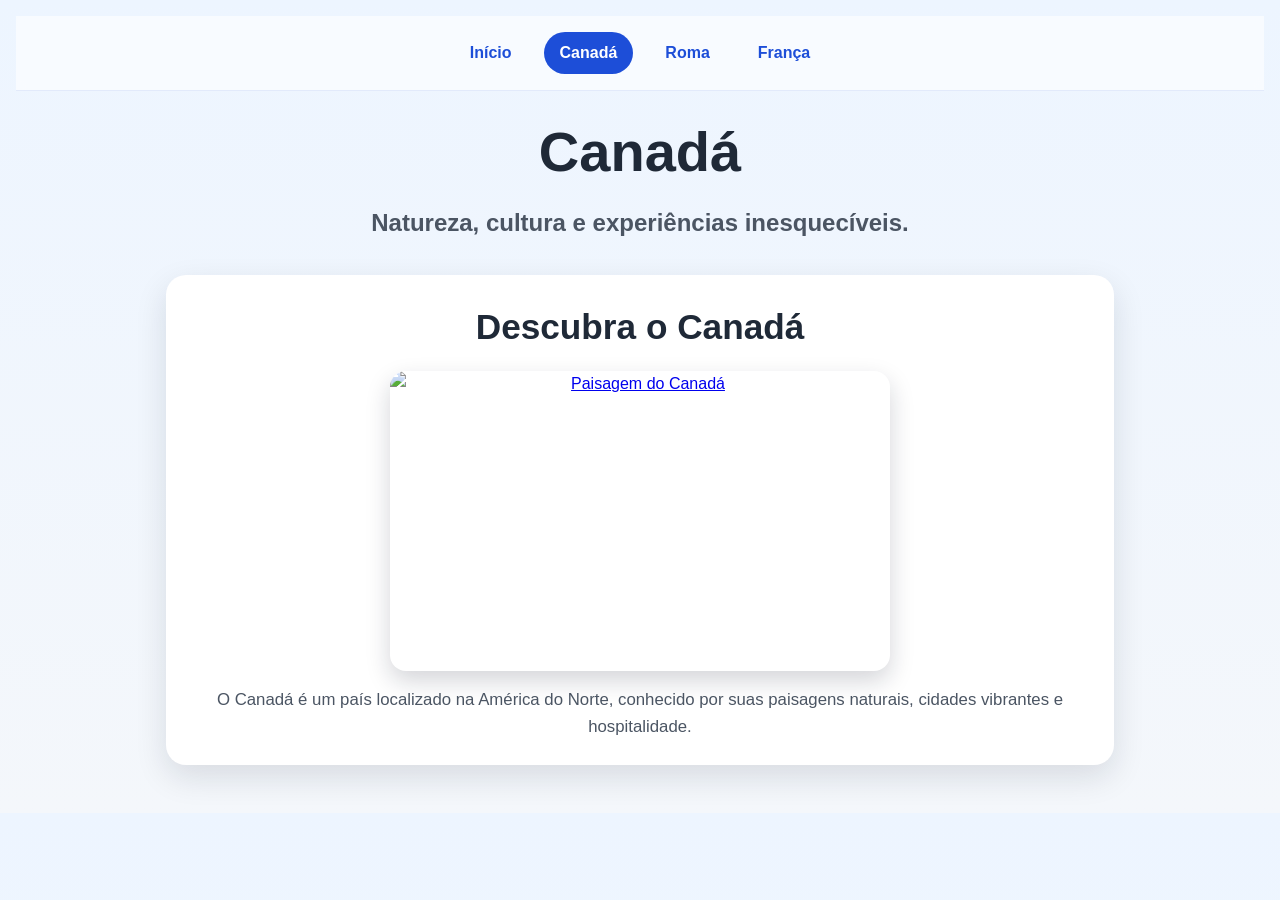
==== canada.html @ 4d06fca7 "Cartaz de Viagem" ====
<!DOCTYPE html>
<html lang="pt-br">
<head>
    <meta charset="UTF-8">
    <meta name="viewport" content="width=device-width, initial-scale=1.0">
    <title>Canadá | Cartaz Turístico</title>
    <link rel="stylesheet" href="aiii/style.css">
</head>
<body>
    <header>
        <nav>
            <a href="index.html">Início</a>
            <a href="canada.html" class="active">Canadá</a>
            <a href="roma.html">Roma</a>
            <a href="frança.html">França</a>
        </nav>
        <h1 class="titulo">Canadá</h1>
        <h2 class="subtitulo">Natureza, cultura e experiências inesquecíveis.</h2>
    </header>

    <main>
        <section class="card">
            <h3>Descubra o Canadá</h3>
            <a href="https://cdn.prod.website-files.com/63b7026306af943f8e01771f/687e39a720c8cbb7b0d6d728_6756fb9018add0e112aba498_pexels-djpetty2-756790.webp" target="_blank" rel="noopener noreferrer">
                <img src="https://cdn.prod.website-files.com/63b7026306af943f8e01771f/687e39a720c8cbb7b0d6d728_6756fb9018add0e112aba498_pexels-djpetty2-756790.webp" alt="Paisagem do Canadá" width="500" height="300">
            </a>
            <p>O Canadá é um país localizado na América do Norte, conhecido por suas paisagens naturais, cidades vibrantes e hospitalidade.</p>
        </section>
    </main>
</body>
</html>
---- aiii/style.css ----
:root {
  --bg-color: #f4f7fb;
  --card-color: #ffffff;
  --primary-color: #1d4ed8;
  --primary-dark: #143a9c;
  --text-color: #1f2937;
  --muted-color: #4b5563;
  --shadow: rgba(15, 23, 42, 0.12);
}

* {
  box-sizing: border-box;
}

body {
  margin: 0;
  font-family: Arial, Helvetica, sans-serif;
  background: linear-gradient(180deg, #edf5ff 0%, var(--bg-color) 100%);
  color: var(--text-color);
  line-height: 1.6;
}

nav {
  display: flex;
  justify-content: center;
  gap: 1rem;
  padding: 1rem 0;
  background: rgba(255, 255, 255, 0.6);
  backdrop-filter: blur(4px);
  border-bottom: 1px solid rgba(29, 78, 216, 0.1);
}

nav a {
  text-decoration: none;
  color: var(--primary-color);
  font-weight: 700;
  padding: 0.5rem 1rem;
  border-radius: 999px;
  transition: 0.2s ease;
}

nav a:hover,
nav a.active {
  background: var(--primary-color);
  color: #ffffff;
}

header {
  padding: 1rem 1rem 0;
}

.titulo {
  text-align: center;
  font-size: clamp(2rem, 5vw, 3.5rem);
  margin: 1rem 0 0.5rem;
}

.subtitulo {
  text-align: center;
  font-size: clamp(1rem, 2vw, 1.5rem);
  color: var(--muted-color);
  margin: 0 auto 2rem;
  max-width: 760px;
}

main {
  max-width: 980px;
  margin: 0 auto;
  padding: 0 1rem 3rem;
}

.card {
  background: var(--card-color);
  border-radius: 20px;
  box-shadow: 0 12px 32px var(--shadow);
  padding: 1.5rem;
}

.card h3 {
  text-align: center;
  font-size: clamp(1.6rem, 3vw, 2.2rem);
  margin: 0 0 1rem;
}

.card a {
  display: block;
  text-align: center;
}

.card img {
  display: block;
  width: min(100%, 500px);
  height: auto;
  margin: 0 auto 1rem;
  border-radius: 16px;
  box-shadow: 0 10px 25px rgba(15, 23, 42, 0.18);
}

.card p {
  text-align: center;
  font-size: 1.05rem;
  color: var(--muted-color);
  margin: 0;
}

@media (max-width: 480px) {
  nav {
    flex-direction: column;
    align-items: center;
  }

  .card {
    padding: 1.1rem;
  }
}

.card-roma {
  margin-top: 2rem;
}

.card-roma h3 {
  text-align: center;
}

.card-roma a {
  display: block;
  text-align: center;
}

.card-roma img {
  display: block;
  width: min(100%, 500px);
  height: auto;
  margin: 0 auto 1rem;
  border-radius: 16px;
  box-shadow: 0 10px 25px rgba(15, 23, 42, 0.18);
}

.card-roma p {
  text-align: center;
  font-size: 1.05rem;
  color: var(--muted-color);
  margin: 0;
}
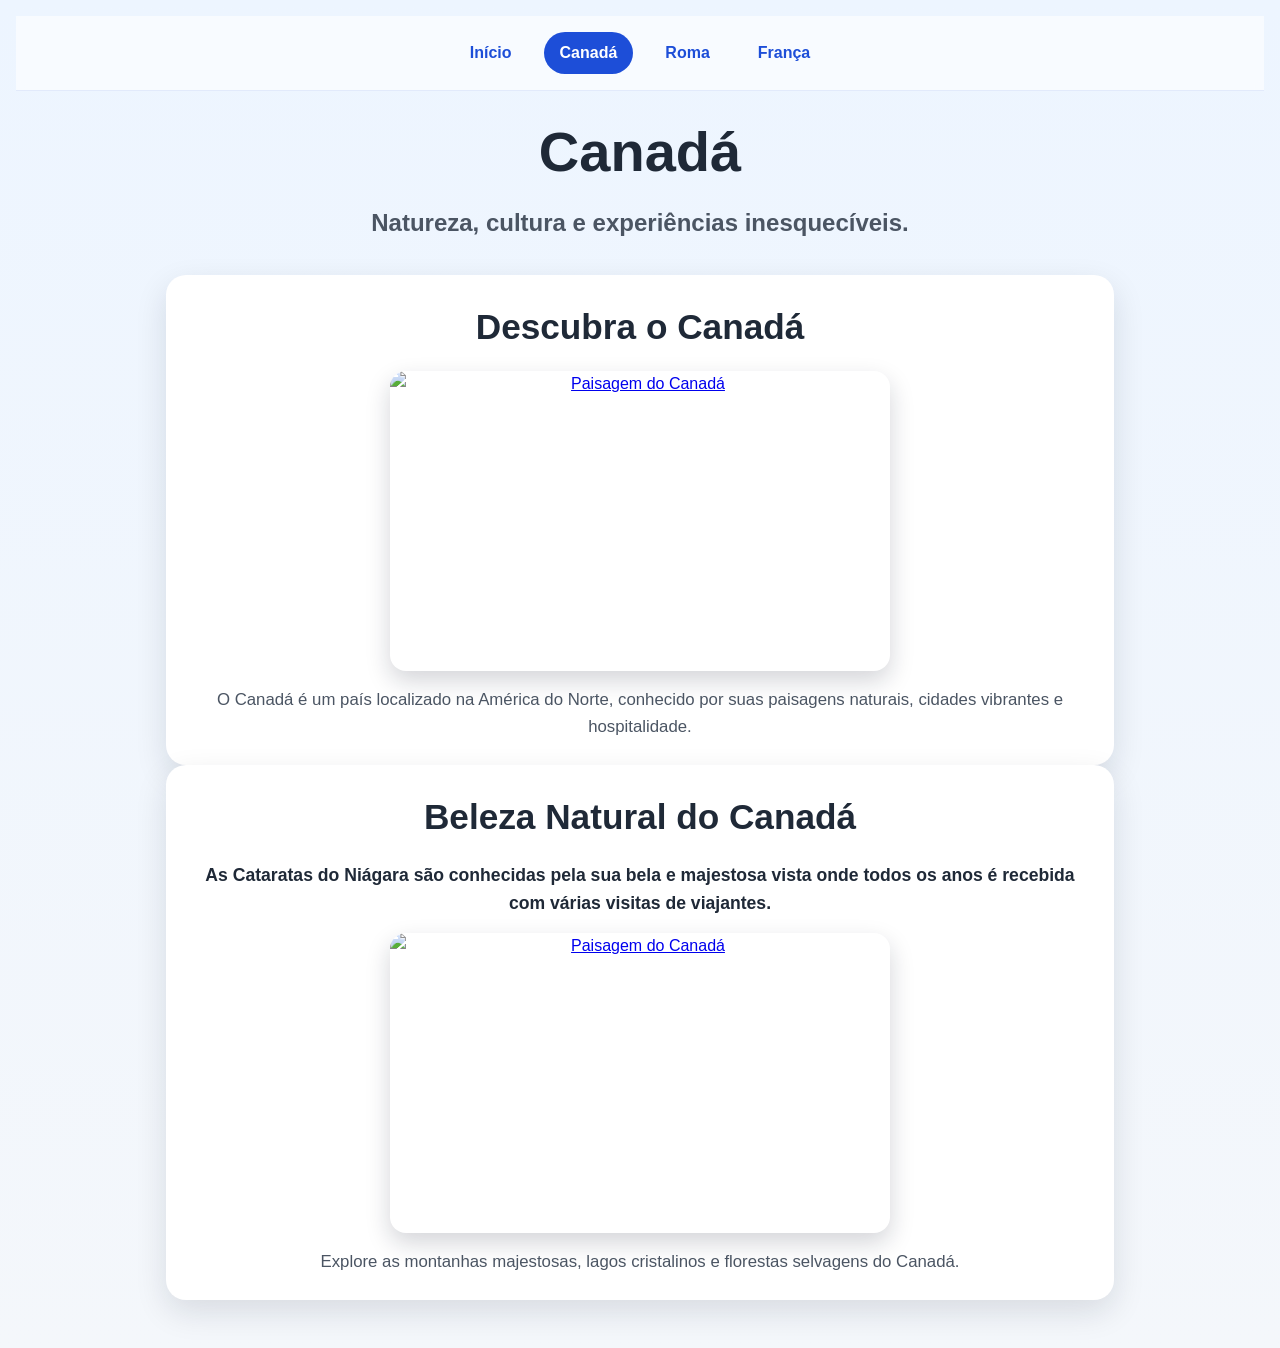
==== commit affb40be: "cartaz-av1" ====
--- a/canada.html
+++ b/canada.html
@@ -26,6 +26,14 @@
             </a>
             <p>O Canadá é um país localizado na América do Norte, conhecido por suas paisagens naturais, cidades vibrantes e hospitalidade.</p>
         </section>
+        <section class="card">
+            <h3>Beleza Natural do Canadá</h3>
+            <h4 class="niágara">As Cataratas do Niágara são conhecidas pela sua bela e majestosa vista onde todos os anos é recebida com várias visitas de viajantes.</h4>
+            <a href="https://th.bing.com/th/id/R.df4256e2cdf5a1a16b4ef47e555fec5d?rik=5nnzLuUH1I3EHw&pid=ImgRaw&r=0" target="_blank" rel="noopener noreferrer">
+                <img src="https://th.bing.com/th/id/R.df4256e2cdf5a1a16b4ef47e555fec5d?rik=5nnzLuUH1I3EHw&pid=ImgRaw&r=0" alt="Paisagem do Canadá" width="500" height="300">
+            </a>
+            <p>Explore as montanhas majestosas, lagos cristalinos e florestas selvagens do Canadá.</p>
+        </section>
     </main>
 </body>
 </html>
--- a/aiii/style.css
+++ b/aiii/style.css
@@ -116,6 +116,7 @@
 
 .card-roma {
   margin-top: 2rem;
+  margin-bottom: 2rem;
 }
 
 .card-roma h3 {
@@ -142,3 +143,10 @@
   color: var(--muted-color);
   margin: 0;
 }
+
+.niágara{
+  text-align: center;
+  font-size: 1.1rem;
+  font-weight: 700;
+  margin: 1rem 0;
+}
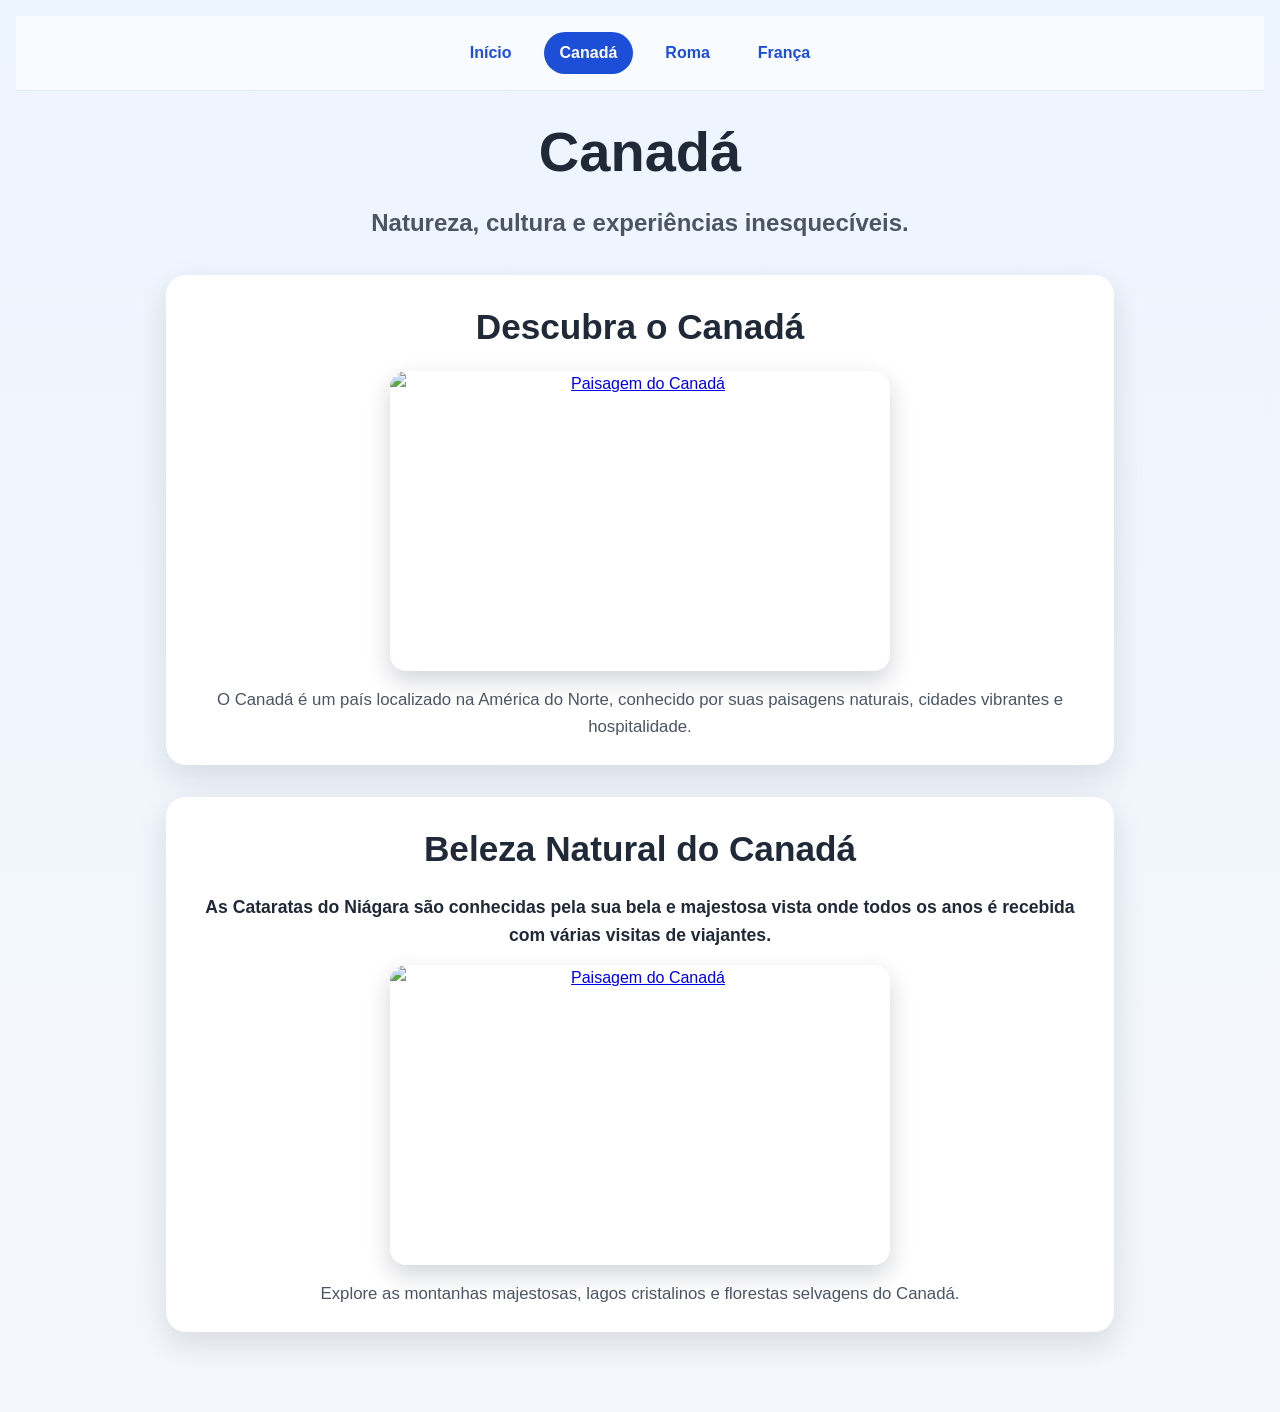
==== commit 57d0d719: "término ai papai" ====
--- a/canada.html
+++ b/canada.html
@@ -26,7 +26,7 @@
             </a>
             <p>O Canadá é um país localizado na América do Norte, conhecido por suas paisagens naturais, cidades vibrantes e hospitalidade.</p>
         </section>
-        <section class="card">
+        <section class="card card-niagara">
             <h3>Beleza Natural do Canadá</h3>
             <h4 class="niágara">As Cataratas do Niágara são conhecidas pela sua bela e majestosa vista onde todos os anos é recebida com várias visitas de viajantes.</h4>
             <a href="https://th.bing.com/th/id/R.df4256e2cdf5a1a16b4ef47e555fec5d?rik=5nnzLuUH1I3EHw&pid=ImgRaw&r=0" target="_blank" rel="noopener noreferrer">
--- a/aiii/style.css
+++ b/aiii/style.css
@@ -114,7 +114,7 @@
   }
 }
 
-.card-roma {
+.card-roma,.card-frança,.card-niagara {
   margin-top: 2rem;
   margin-bottom: 2rem;
 }
@@ -149,4 +149,12 @@
   font-size: 1.1rem;
   font-weight: 700;
   margin: 1rem 0;
+}
+
+.rodape{
+  text-align: center;
+  padding: 1rem 0;
+  background: rgba(255, 255, 255, 0.6);
+  backdrop-filter: blur(4px);
+  border-top: 1px solid rgba(4, 6, 12, 0.1);
 }
